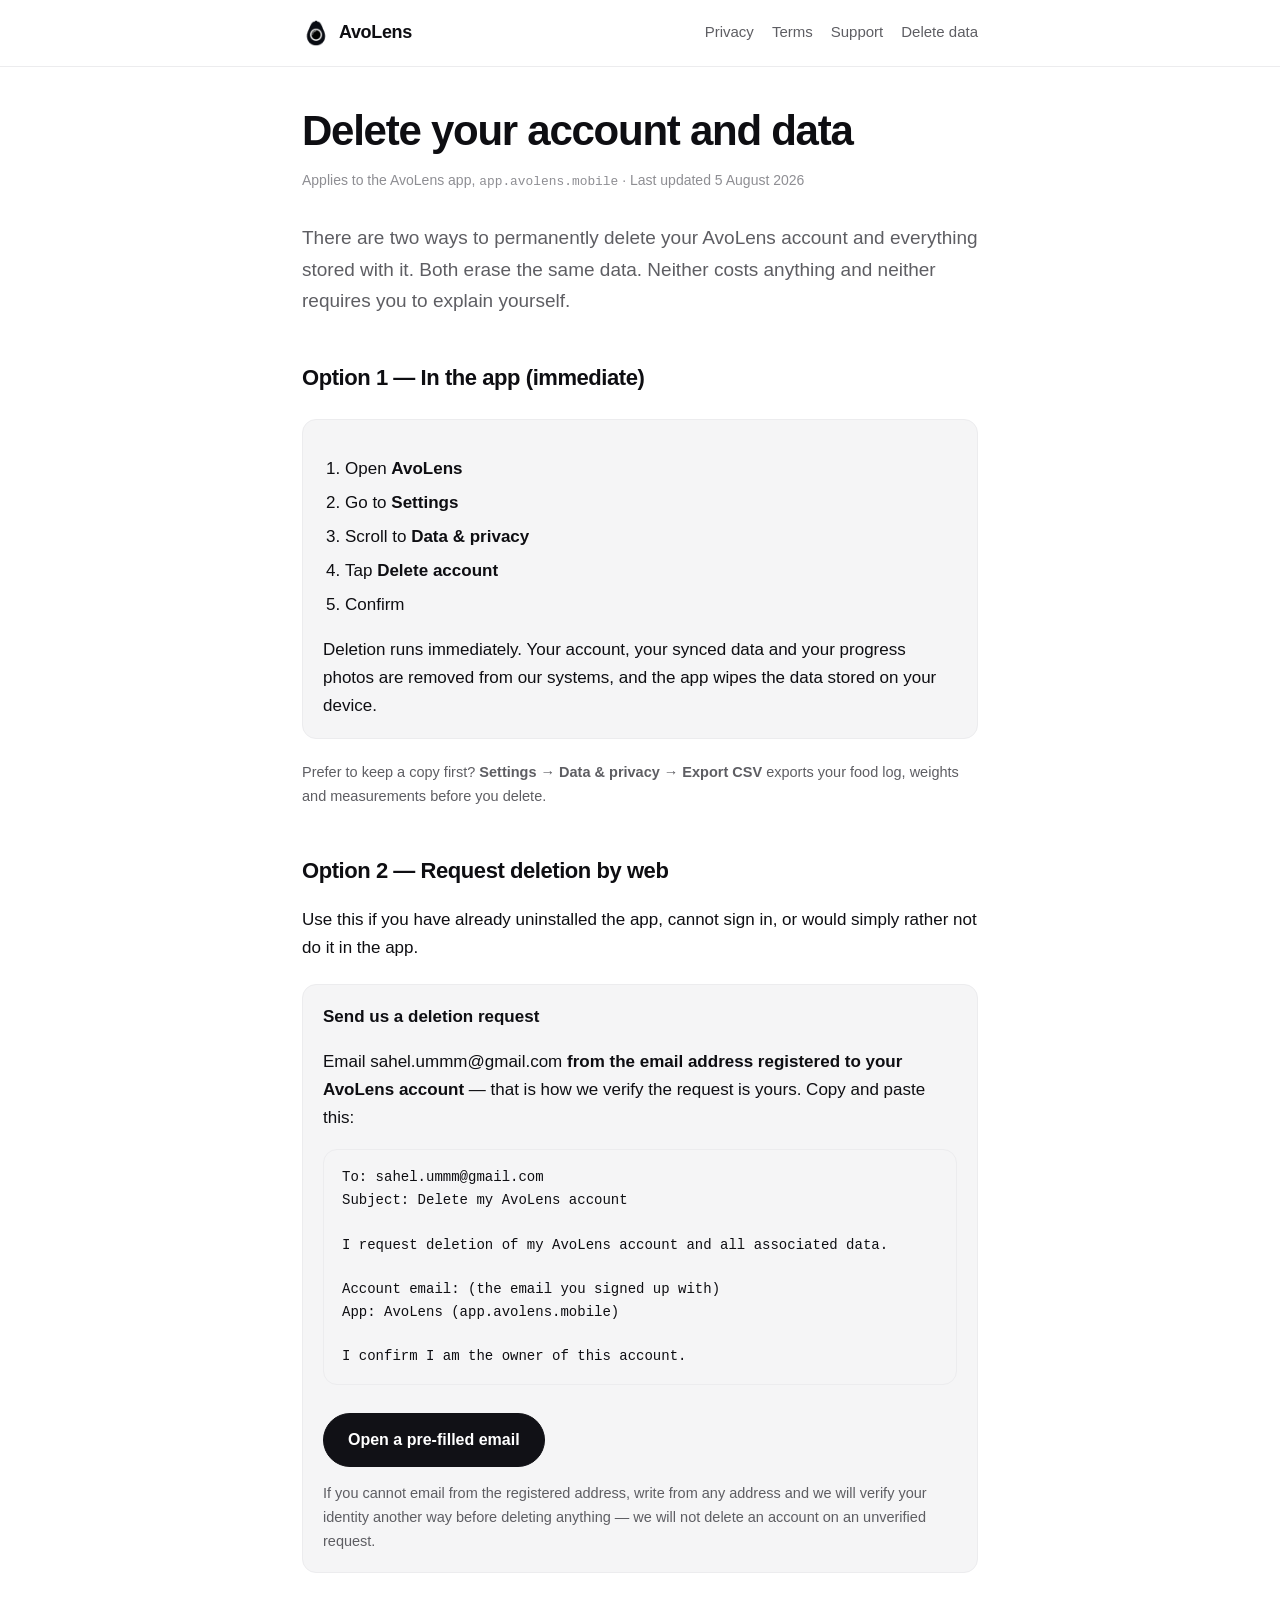
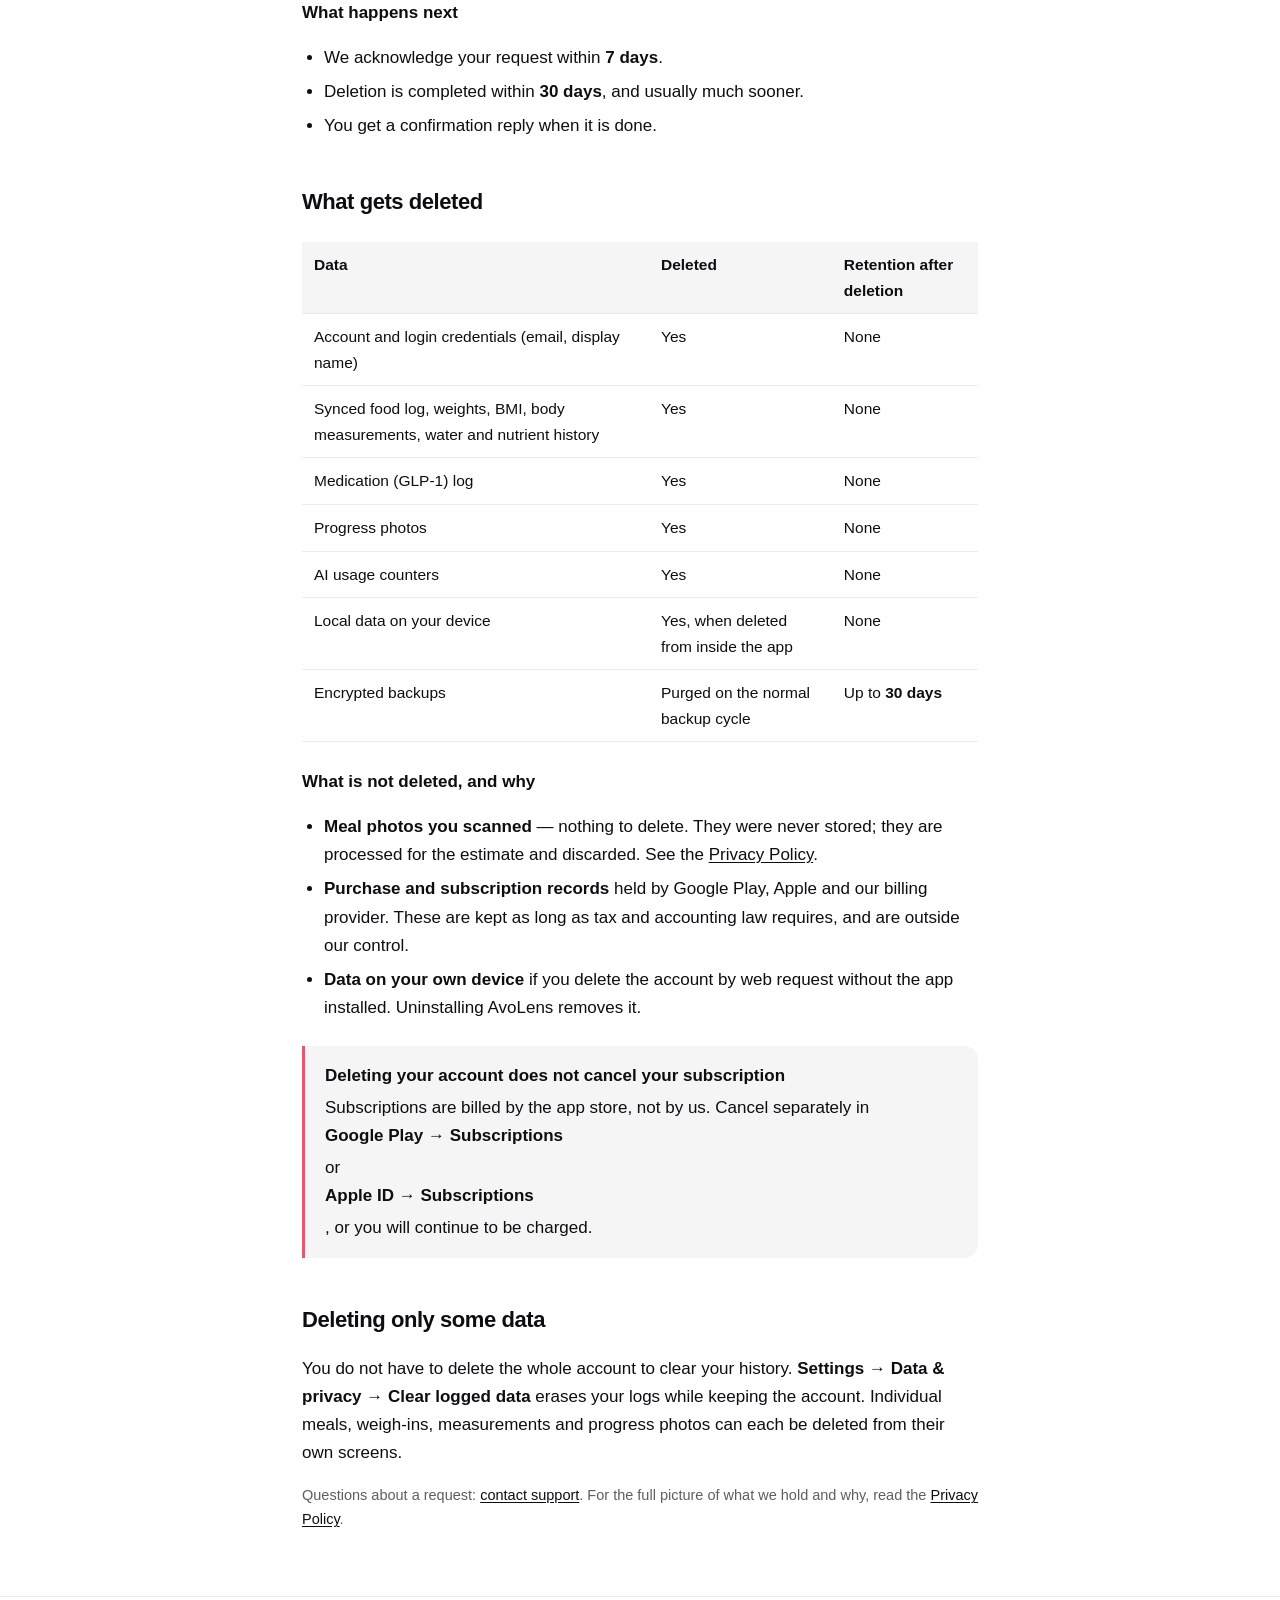
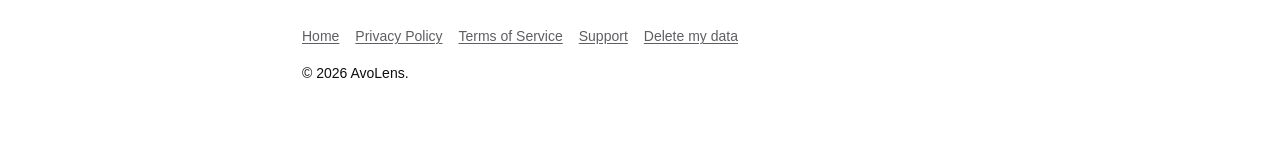
==== delete-account/index.html @ 8e02fad7 "Update legal pages with company info and remove placeholders from README" ====
<!doctype html>
<html lang="en">
<head>
<meta charset="utf-8">
<meta name="viewport" content="width=device-width, initial-scale=1">
<title>Delete Your Account and Data — AvoLens</title>
<meta name="description" content="How to delete your AvoLens account and all associated data — in the app in one tap, or by web request if you no longer have the app installed. Includes exactly what is erased and what is retained.">
<link rel="canonical" href="https://sahelummm-cpu.github.io/avolens-site/delete-account/">
<link rel="icon" href="../assets/favicon.png" type="image/png">
<link rel="stylesheet" href="../assets/style.css">

<meta property="og:type" content="article">
<meta property="og:site_name" content="AvoLens">
<meta property="og:title" content="Delete Your Account and Data — AvoLens">
<meta property="og:description" content="Delete your AvoLens account and all associated data — in the app, or by web request.">
<meta property="og:url" content="https://sahelummm-cpu.github.io/avolens-site/delete-account/">
<meta property="og:image" content="https://sahelummm-cpu.github.io/avolens-site/assets/og.png">
<meta name="twitter:card" content="summary_large_image">

<script type="application/ld+json">
{
  "@context": "https://schema.org",
  "@type": "HowTo",
  "name": "Delete your AvoLens account and data",
  "description": "Two ways to permanently delete your AvoLens account and all associated data.",
  "totalTime": "PT2M",
  "step": [
    {
      "@type": "HowToStep",
      "name": "Delete in the app",
      "text": "Open AvoLens, go to Settings, tap Data & privacy, then tap Delete account and confirm. Your account, synced data and progress photos are removed and local data on the device is wiped."
    },
    {
      "@type": "HowToStep",
      "name": "Or request deletion from the web",
      "text": "Send an email from the address registered to your AvoLens account with the subject 'Delete my AvoLens account'. Deletion is completed within 30 days and confirmed by reply."
    }
  ]
}
</script>
</head>
<body>

<header class="site-header">
  <div class="wrap">
    <a class="brand" href="../"><img src="../assets/logo.png" alt="" width="28" height="28">AvoLens</a>
    <nav class="site-nav">
      <a href="../privacy/">Privacy</a>
      <a href="../terms/">Terms</a>
      <a href="../support/">Support</a>
      <a href="../delete-account/">Delete data</a>
    </nav>
  </div>
</header>

<main class="wrap">

<h1>Delete your account and data</h1>
<p class="meta">Applies to the AvoLens app, <code>app.avolens.mobile</code> · Last updated 5 August 2026</p>

<p class="lede">There are two ways to permanently delete your AvoLens account and everything
stored with it. Both erase the same data. Neither costs anything and neither requires you to
explain yourself.</p>

<h2 id="in-app">Option 1 — In the app (immediate)</h2>
<div class="card">
  <ol>
    <li>Open <strong>AvoLens</strong></li>
    <li>Go to <strong>Settings</strong></li>
    <li>Scroll to <strong>Data &amp; privacy</strong></li>
    <li>Tap <strong>Delete account</strong></li>
    <li>Confirm</li>
  </ol>
  <p>Deletion runs immediately. Your account, your synced data and your progress photos are
  removed from our systems, and the app wipes the data stored on your device.</p>
</div>
<p class="small muted">Prefer to keep a copy first? <strong>Settings → Data &amp; privacy →
Export CSV</strong> exports your food log, weights and measurements before you delete.</p>

<h2 id="web">Option 2 — Request deletion by web</h2>
<p>Use this if you have already uninstalled the app, cannot sign in, or would simply rather
not do it in the app.</p>

<div class="card">
  <h3>Send us a deletion request</h3>
  <p>Email sahel.ummm@gmail.com <strong>from the email address
  registered to your AvoLens account</strong> — that is how we verify the request is yours.
  Copy and paste this:</p>
<pre>To: sahel.ummm@gmail.com
Subject: Delete my AvoLens account

I request deletion of my AvoLens account and all associated data.

Account email: (the email you signed up with)
App: AvoLens (app.avolens.mobile)

I confirm I am the owner of this account.</pre>
  <p class="btn-row"><a class="btn" href="mailto:sahel.ummm@gmail.com?subject=Delete%20my%20AvoLens%20account&amp;body=I%20request%20deletion%20of%20my%20AvoLens%20account%20and%20all%20associated%20data.%0A%0AAccount%20email%3A%20%0AApp%3A%20AvoLens%20(app.avolens.mobile)%0A%0AI%20confirm%20I%20am%20the%20owner%20of%20this%20account.">Open a pre-filled email</a></p>
  <p class="small muted">If you cannot email from the registered address, write from any
  address and we will verify your identity another way before deleting anything — we will
  not delete an account on an unverified request.</p>
</div>

<h3>What happens next</h3>
<ul>
  <li>We acknowledge your request within <strong>7 days</strong>.</li>
  <li>Deletion is completed within <strong>30 days</strong>, and usually much sooner.</li>
  <li>You get a confirmation reply when it is done.</li>
</ul>

<h2 id="what">What gets deleted</h2>
<div class="table-scroll">
<table>
  <thead><tr><th>Data</th><th>Deleted</th><th>Retention after deletion</th></tr></thead>
  <tbody>
    <tr><td>Account and login credentials (email, display name)</td><td>Yes</td><td>None</td></tr>
    <tr><td>Synced food log, weights, BMI, body measurements, water and nutrient history</td><td>Yes</td><td>None</td></tr>
    <tr><td>Medication (GLP-1) log</td><td>Yes</td><td>None</td></tr>
    <tr><td>Progress photos</td><td>Yes</td><td>None</td></tr>
    <tr><td>AI usage counters</td><td>Yes</td><td>None</td></tr>
    <tr><td>Local data on your device</td><td>Yes, when deleted from inside the app</td><td>None</td></tr>
    <tr><td>Encrypted backups</td><td>Purged on the normal backup cycle</td><td>Up to <strong>30 days</strong></td></tr>
  </tbody>
</table>
</div>

<h3>What is not deleted, and why</h3>
<ul>
  <li><strong>Meal photos you scanned</strong> — nothing to delete. They were never stored;
  they are processed for the estimate and discarded. See the
  <a href="../privacy/#ai">Privacy Policy</a>.</li>
  <li><strong>Purchase and subscription records</strong> held by Google Play, Apple and our
  billing provider. These are kept as long as tax and accounting law requires, and are
  outside our control.</li>
  <li><strong>Data on your own device</strong> if you delete the account by web request
  without the app installed. Uninstalling AvoLens removes it.</li>
</ul>

<div class="callout">
  <strong>Deleting your account does not cancel your subscription</strong>
  Subscriptions are billed by the app store, not by us. Cancel separately in
  <strong>Google Play → Subscriptions</strong> or <strong>Apple ID → Subscriptions</strong>,
  or you will continue to be charged.
</div>

<h2 id="partial">Deleting only some data</h2>
<p>You do not have to delete the whole account to clear your history.
<strong>Settings → Data &amp; privacy → Clear logged data</strong> erases your logs while
keeping the account. Individual meals, weigh-ins, measurements and progress photos can each
be deleted from their own screens.</p>

<p class="small muted">Questions about a request: <a href="../support/">contact support</a>.
For the full picture of what we hold and why, read the
<a href="../privacy/">Privacy Policy</a>.</p>

</main>

<footer class="site-footer">
  <div class="wrap">
    <nav>
      <a href="../">Home</a>
      <a href="../privacy/">Privacy Policy</a>
      <a href="../terms/">Terms of Service</a>
      <a href="../support/">Support</a>
      <a href="../delete-account/">Delete my data</a>
    </nav>
    <p>© 2026 AvoLens.</p>
  </div>
</footer>

</body>
</html>
---- assets/style.css ----
/* AvoLens — one stylesheet, no external requests.
   Palette mirrors src/lib/theme.tsx in the app: jet-black/white monochrome
   with the macro accents used sparingly. */

:root {
  --bg: #ffffff;
  --surface: #ffffff;
  --surface2: #f5f5f6;
  --border: #ececee;
  --ink: #0e0e12;
  --muted: #5e5e63;
  --faint: #8e8e93;
  --accent: #111116;
  --accent-ink: #ffffff;
  --protein: #e4586e;
  --carbs: #e8a13b;
  --fat: #8ea604;
  --water: #4da8f0;
  --radius: 14px;
  --maxw: 720px;
  color-scheme: light dark;
}

@media (prefers-color-scheme: dark) {
  :root {
    --bg: #0e0e12;
    --surface: #16161c;
    --surface2: #202028;
    --border: #282832;
    --ink: #ffffff;
    --muted: #a9a9ae;
    --faint: #8a8a8f;
    --accent: #ffffff;
    --accent-ink: #0e0e12;
  }
}

* { box-sizing: border-box; }

html { -webkit-text-size-adjust: 100%; }

body {
  margin: 0;
  background: var(--bg);
  color: var(--ink);
  font: 400 17px/1.65 -apple-system, BlinkMacSystemFont, "Segoe UI", Roboto,
    "Helvetica Neue", Arial, sans-serif;
  -webkit-font-smoothing: antialiased;
}

.wrap {
  max-width: var(--maxw);
  margin: 0 auto;
  padding: 0 22px;
}

/* ---------- header / footer ---------- */

.site-header {
  border-bottom: 1px solid var(--border);
  padding: 18px 0;
}

.site-header .wrap {
  display: flex;
  align-items: center;
  gap: 14px;
  flex-wrap: wrap;
}

.brand {
  display: flex;
  align-items: center;
  gap: 9px;
  font-weight: 700;
  font-size: 18px;
  letter-spacing: -0.02em;
  text-decoration: none;
  color: var(--ink);
}

.brand img { width: 28px; height: 28px; border-radius: 7px; }

.site-nav {
  margin-left: auto;
  display: flex;
  gap: 18px;
  font-size: 15px;
}

.site-nav a { color: var(--muted); text-decoration: none; }
.site-nav a:hover { color: var(--ink); text-decoration: underline; }

.site-footer {
  border-top: 1px solid var(--border);
  margin-top: 64px;
  padding: 28px 0 44px;
  font-size: 14px;
  color: var(--muted);
}

.site-footer nav { display: flex; flex-wrap: wrap; gap: 16px; margin-bottom: 14px; }
.site-footer a { color: var(--muted); }

/* ---------- type ---------- */

h1 {
  font-size: clamp(30px, 6vw, 42px);
  line-height: 1.15;
  letter-spacing: -0.03em;
  margin: 40px 0 14px;
}

h2 {
  font-size: 22px;
  letter-spacing: -0.02em;
  margin: 44px 0 12px;
  scroll-margin-top: 24px;
}

h3 { font-size: 17px; margin: 26px 0 8px; }

p, li { color: var(--ink); }

a { color: var(--ink); text-underline-offset: 2px; }

.lede {
  font-size: 19px;
  color: var(--muted);
  margin: 0 0 28px;
}

.muted { color: var(--muted); }
.small { font-size: 14.5px; }

ul, ol { padding-left: 22px; }
li { margin: 6px 0; }

hr { border: 0; border-top: 1px solid var(--border); margin: 40px 0; }

/* ---------- components ---------- */

.card {
  background: var(--surface2);
  border: 1px solid var(--border);
  border-radius: var(--radius);
  padding: 18px 20px;
  margin: 22px 0;
}

.card h3 { margin-top: 0; }
.card :last-child { margin-bottom: 0; }

.callout {
  border-left: 3px solid var(--protein);
  background: var(--surface2);
  border-radius: 0 var(--radius) var(--radius) 0;
  padding: 16px 20px;
  margin: 24px 0;
}

.callout strong { display: block; margin-bottom: 4px; }

.btn {
  display: inline-block;
  background: var(--accent);
  color: var(--accent-ink);
  text-decoration: none;
  font-weight: 600;
  font-size: 16px;
  padding: 13px 24px;
  border-radius: 999px;
  border: 1px solid var(--accent);
}

.btn:hover { opacity: 0.88; }

.btn.secondary {
  background: transparent;
  color: var(--ink);
  border-color: var(--border);
}

.btn-row { display: flex; flex-wrap: wrap; gap: 12px; margin: 28px 0 8px; }

.features {
  list-style: none;
  padding: 0;
  margin: 26px 0;
  display: grid;
  gap: 14px;
}

.features li {
  background: var(--surface2);
  border: 1px solid var(--border);
  border-radius: var(--radius);
  padding: 16px 18px;
  margin: 0;
}

.features b { display: block; margin-bottom: 3px; }
.features span { color: var(--muted); font-size: 15.5px; }

.dot { display: inline-block; width: 8px; height: 8px; border-radius: 4px; margin-right: 8px; vertical-align: 1px; }
.dot.p { background: var(--protein); }
.dot.c { background: var(--carbs); }
.dot.f { background: var(--fat); }
.dot.w { background: var(--water); }

.table-scroll { overflow-x: auto; margin: 22px 0; }

table {
  border-collapse: collapse;
  width: 100%;
  min-width: 460px;
  font-size: 15.5px;
}

th, td {
  text-align: left;
  vertical-align: top;
  padding: 10px 12px;
  border-bottom: 1px solid var(--border);
}

th { font-weight: 600; background: var(--surface2); }

.toc {
  background: var(--surface2);
  border: 1px solid var(--border);
  border-radius: var(--radius);
  padding: 16px 20px 16px 38px;
  font-size: 15.5px;
}

.toc li { margin: 4px 0; }

.meta {
  font-size: 14px;
  color: var(--faint);
  margin: 0 0 30px;
}

.fill {
  background: rgba(228, 88, 110, 0.14);
  border-bottom: 1px dashed var(--protein);
  padding: 0 3px;
  border-radius: 3px;
  font-weight: 600;
}

pre {
  background: var(--surface2);
  border: 1px solid var(--border);
  border-radius: var(--radius);
  padding: 16px 18px;
  overflow-x: auto;
  font-size: 14px;
  line-height: 1.6;
  white-space: pre-wrap;
  word-wrap: break-word;
}

code { font-size: 0.92em; }

details {
  border-bottom: 1px solid var(--border);
  padding: 14px 0;
}

summary {
  cursor: pointer;
  font-weight: 600;
  font-size: 17px;
}

details p { margin: 10px 0 0; color: var(--muted); }

@media (max-width: 520px) {
  body { font-size: 16.5px; }
  .site-nav { gap: 14px; font-size: 14.5px; width: 100%; margin-left: 0; }
}
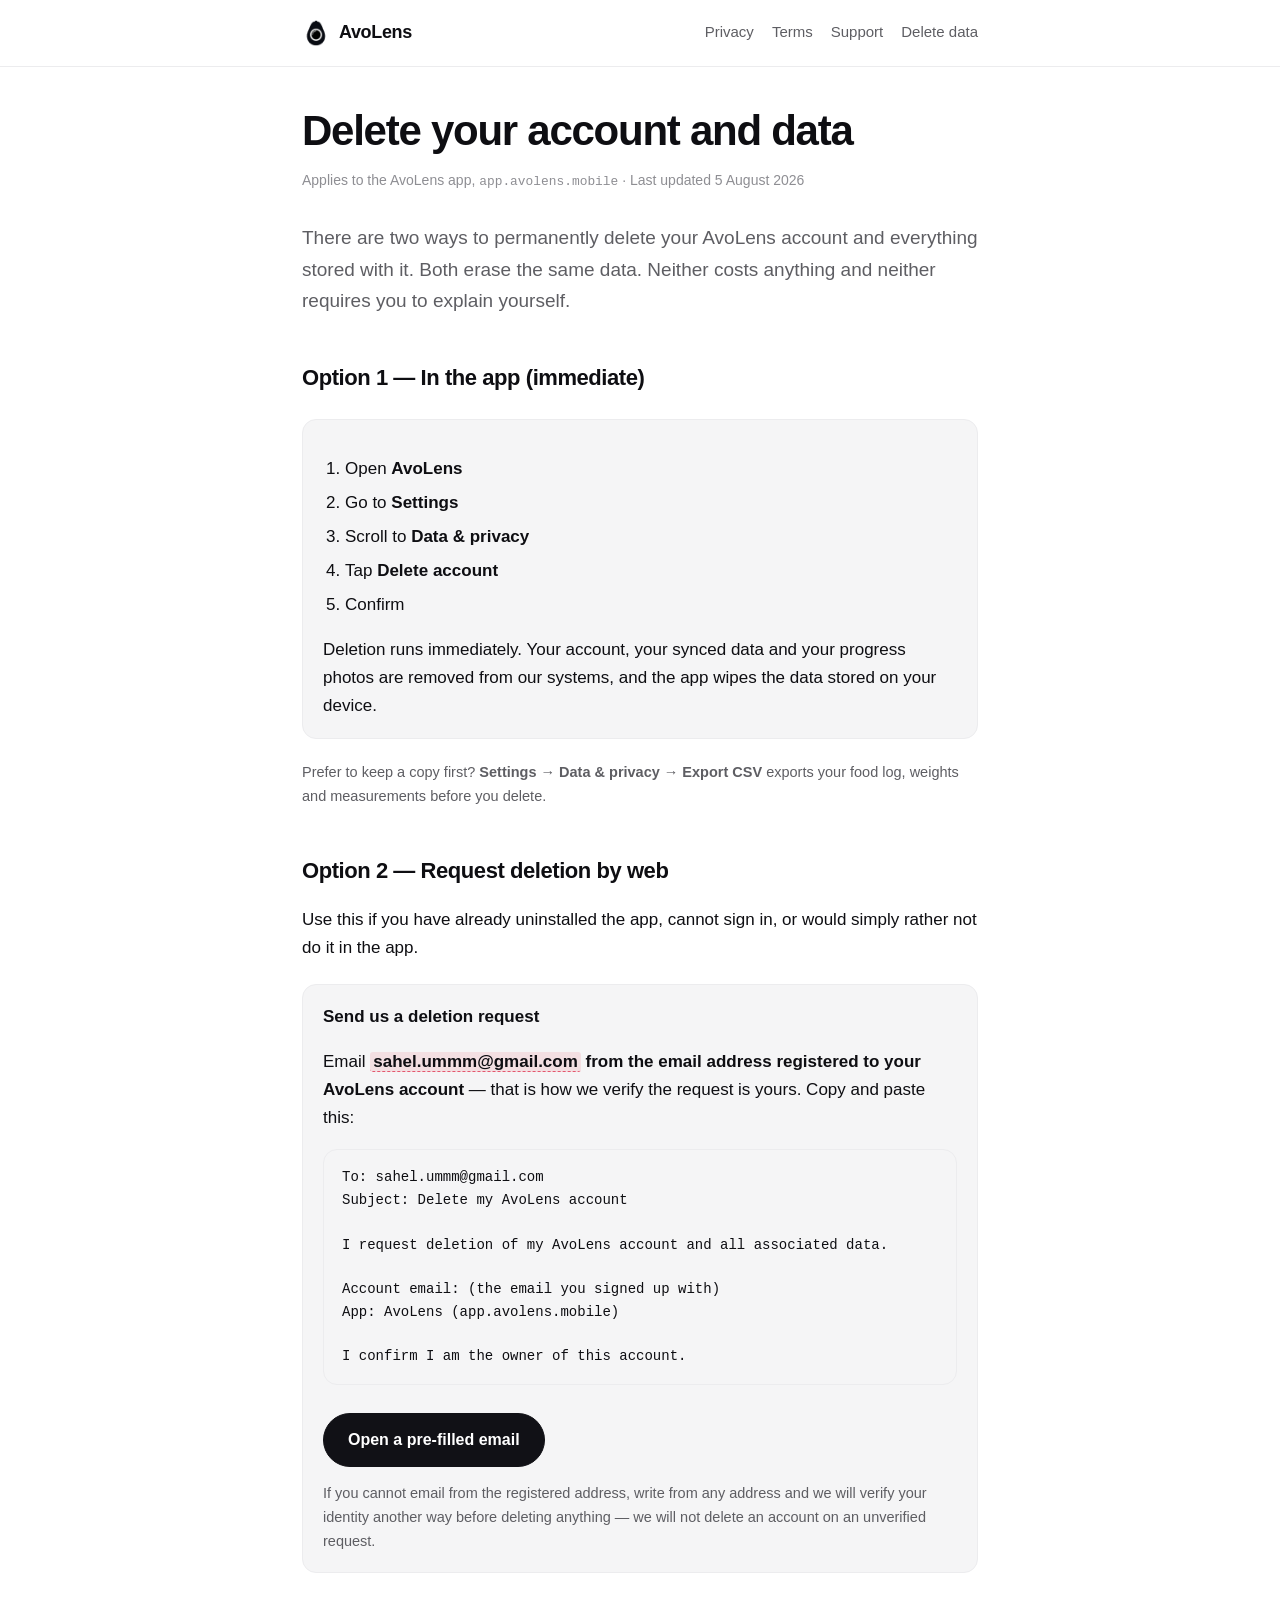
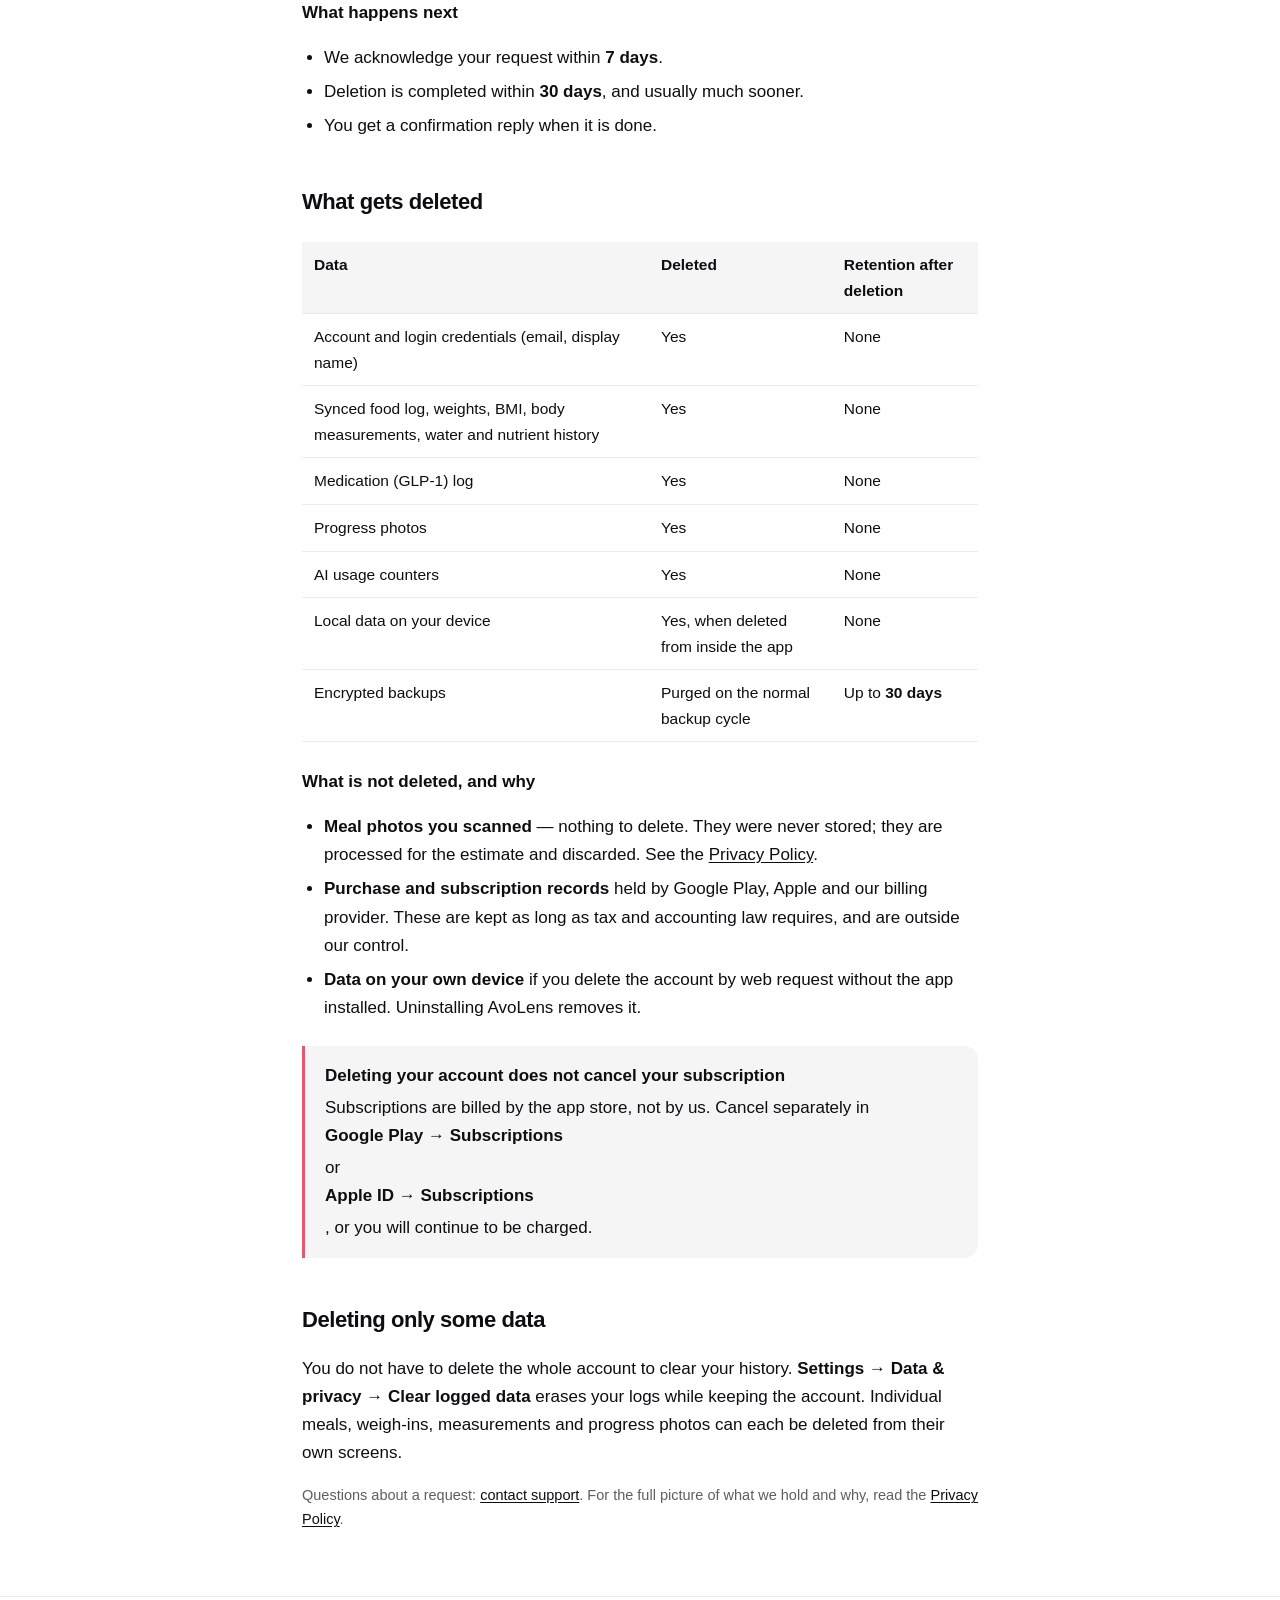
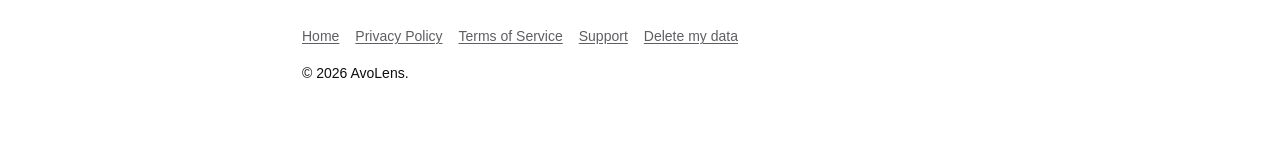
==== commit d05906b7: "Merge main, resolving conflicts and removing placeholder styling" ====
--- a/delete-account/index.html
+++ b/delete-account/index.html
@@ -83,7 +83,7 @@
 
 <div class="card">
   <h3>Send us a deletion request</h3>
-  <p>Email sahel.ummm@gmail.com <strong>from the email address
+  <p>Email <span class="fill">sahel.ummm@gmail.com</span> <strong>from the email address
   registered to your AvoLens account</strong> — that is how we verify the request is yours.
   Copy and paste this:</p>
 <pre>To: sahel.ummm@gmail.com
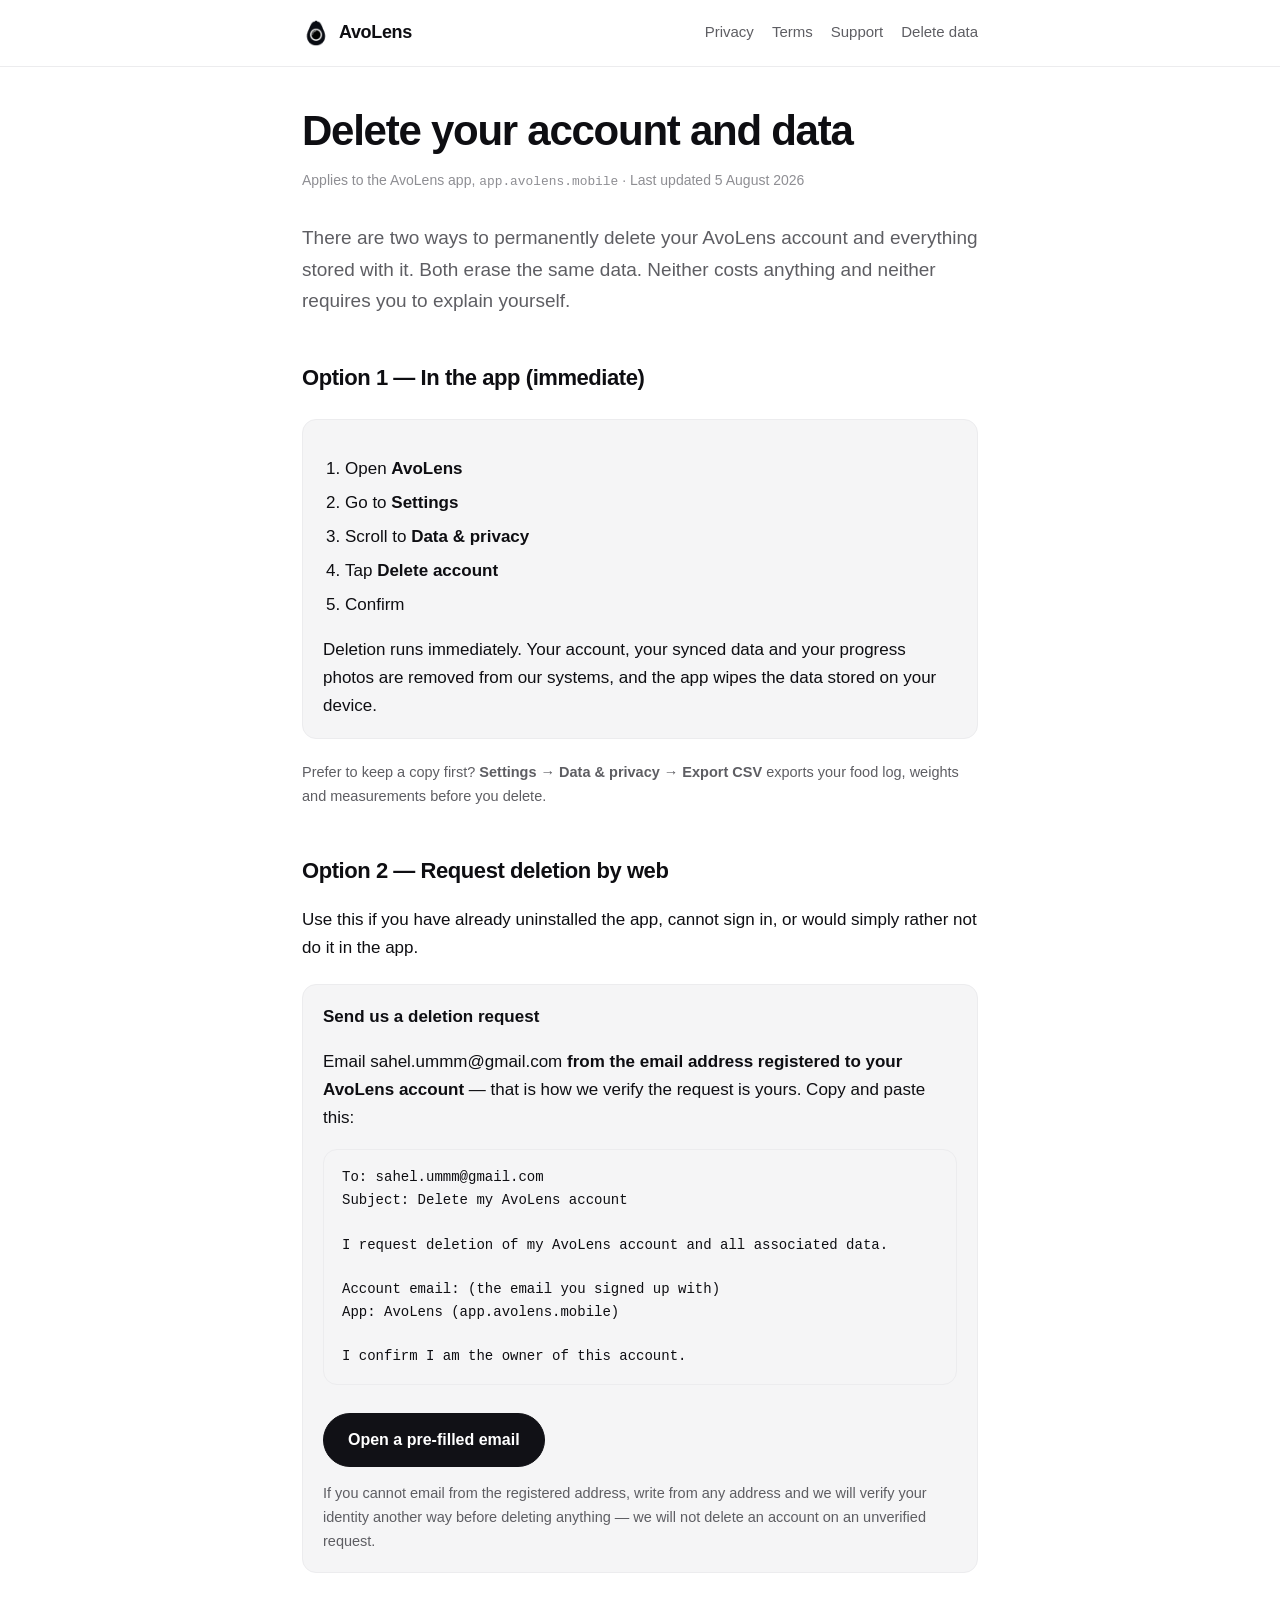
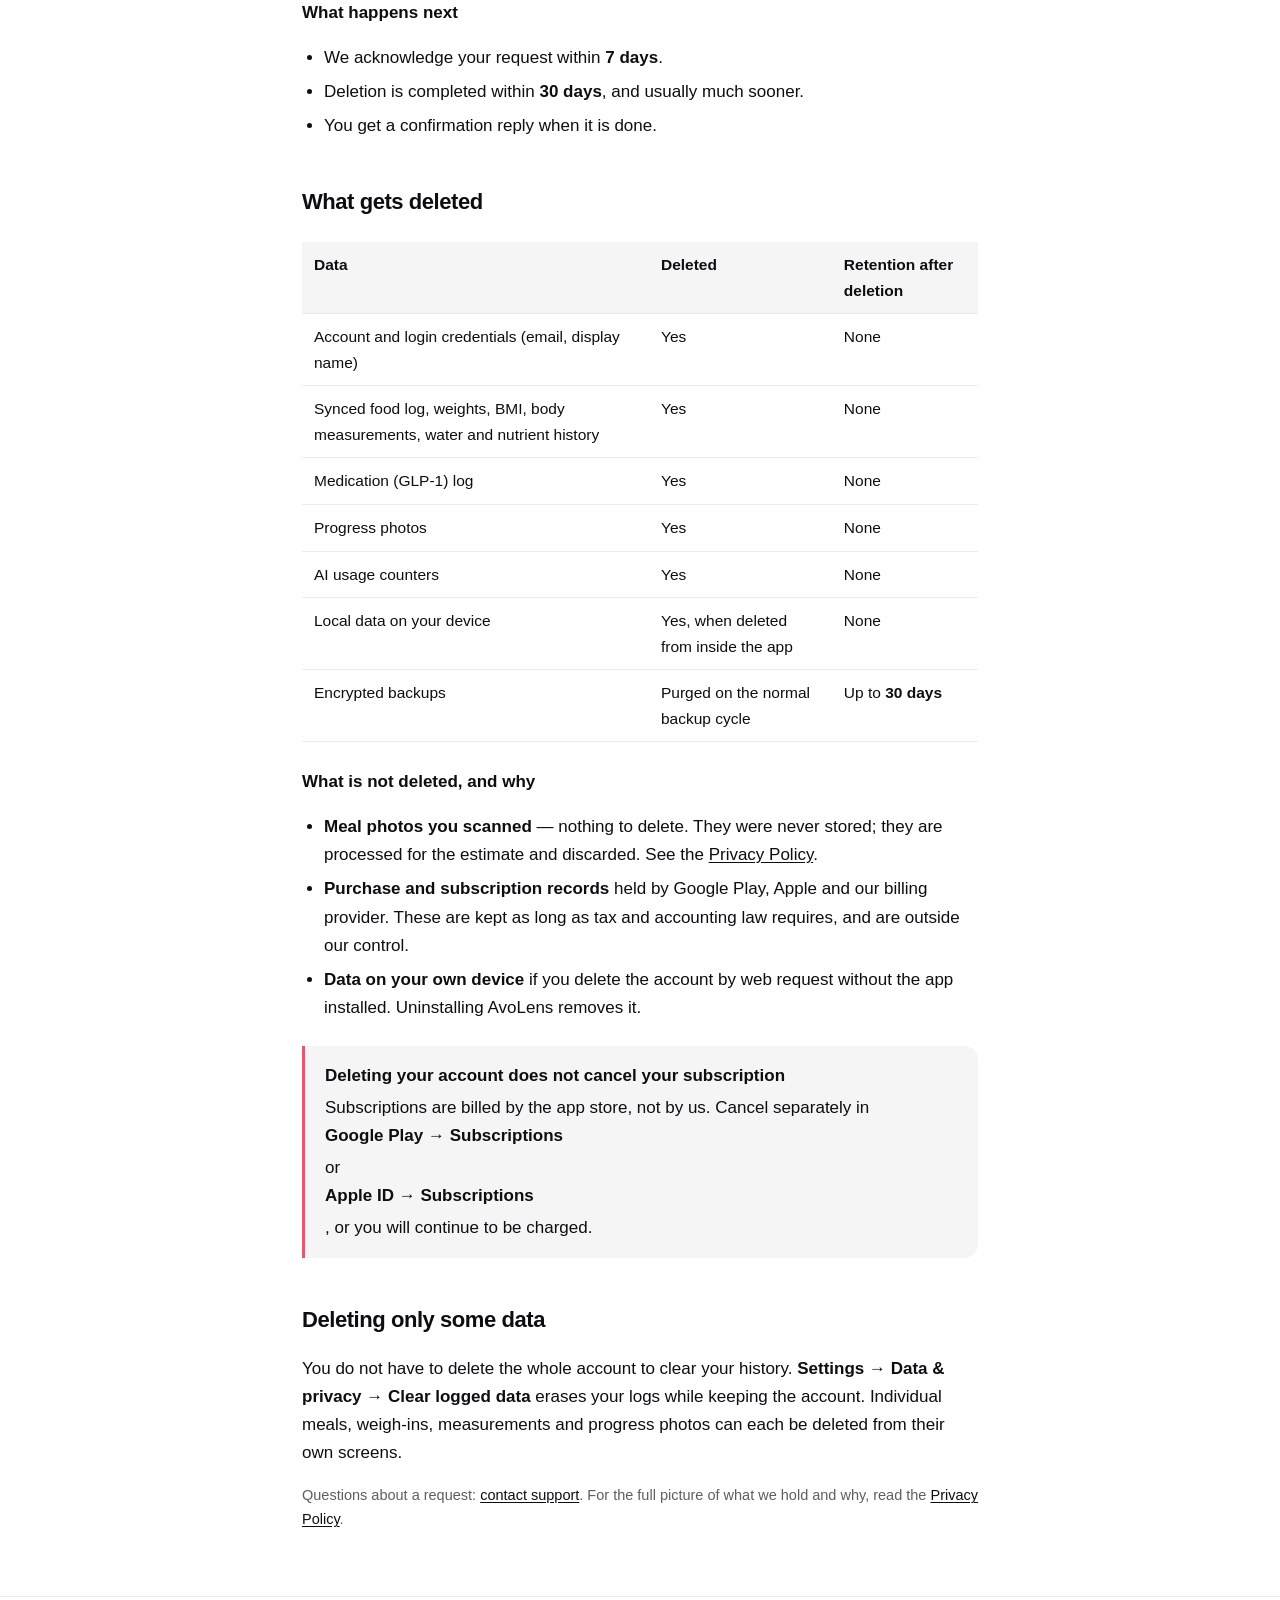
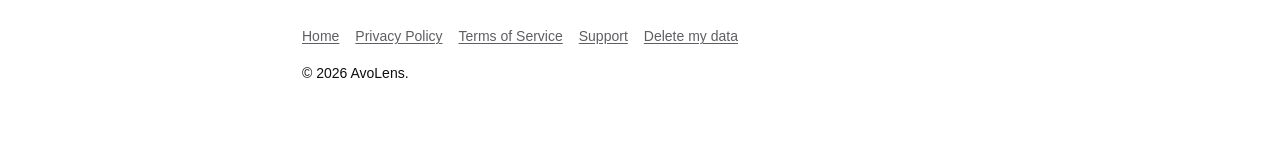
==== commit 6f6454c8: "Remove placeholder styling" ====
--- a/delete-account/index.html
+++ b/delete-account/index.html
@@ -83,7 +83,7 @@
 
 <div class="card">
   <h3>Send us a deletion request</h3>
-  <p>Email <span class="fill">sahel.ummm@gmail.com</span> <strong>from the email address
+  <p>Email sahel.ummm@gmail.com <strong>from the email address
   registered to your AvoLens account</strong> — that is how we verify the request is yours.
   Copy and paste this:</p>
 <pre>To: sahel.ummm@gmail.com
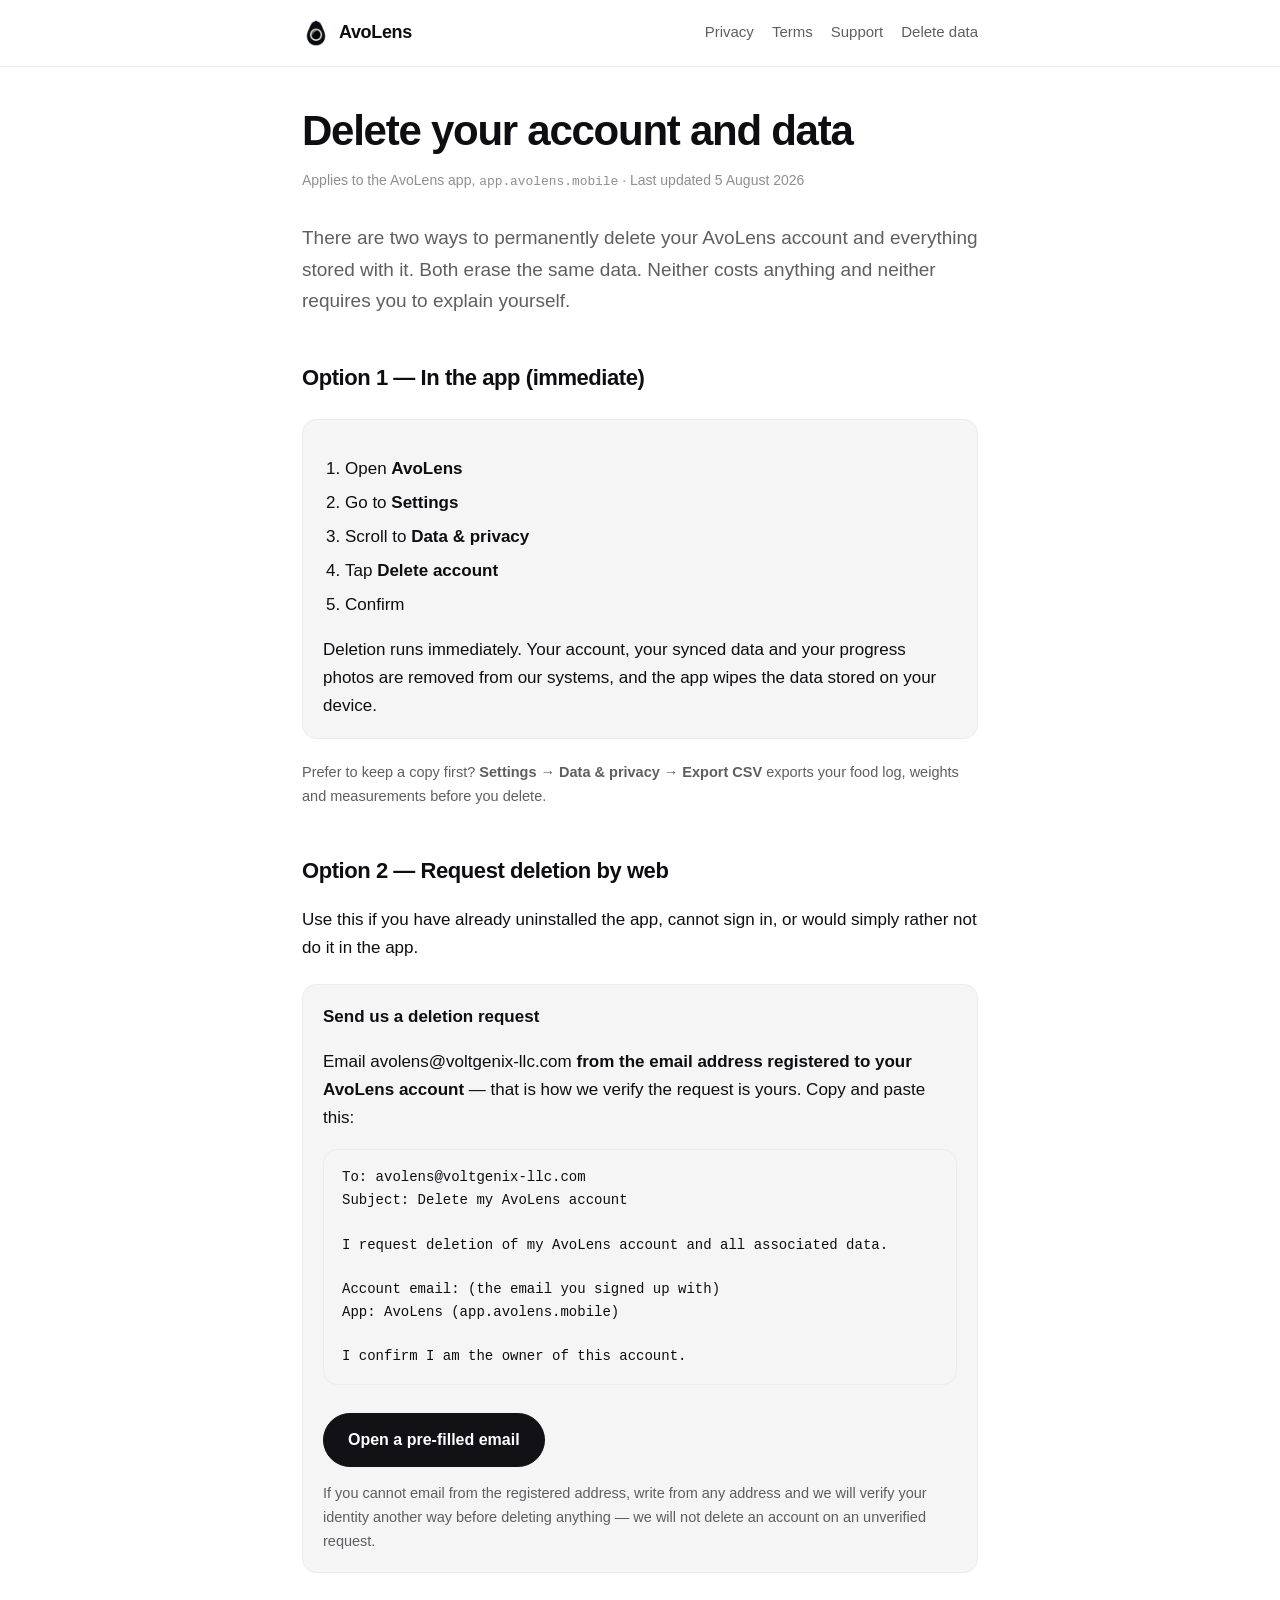
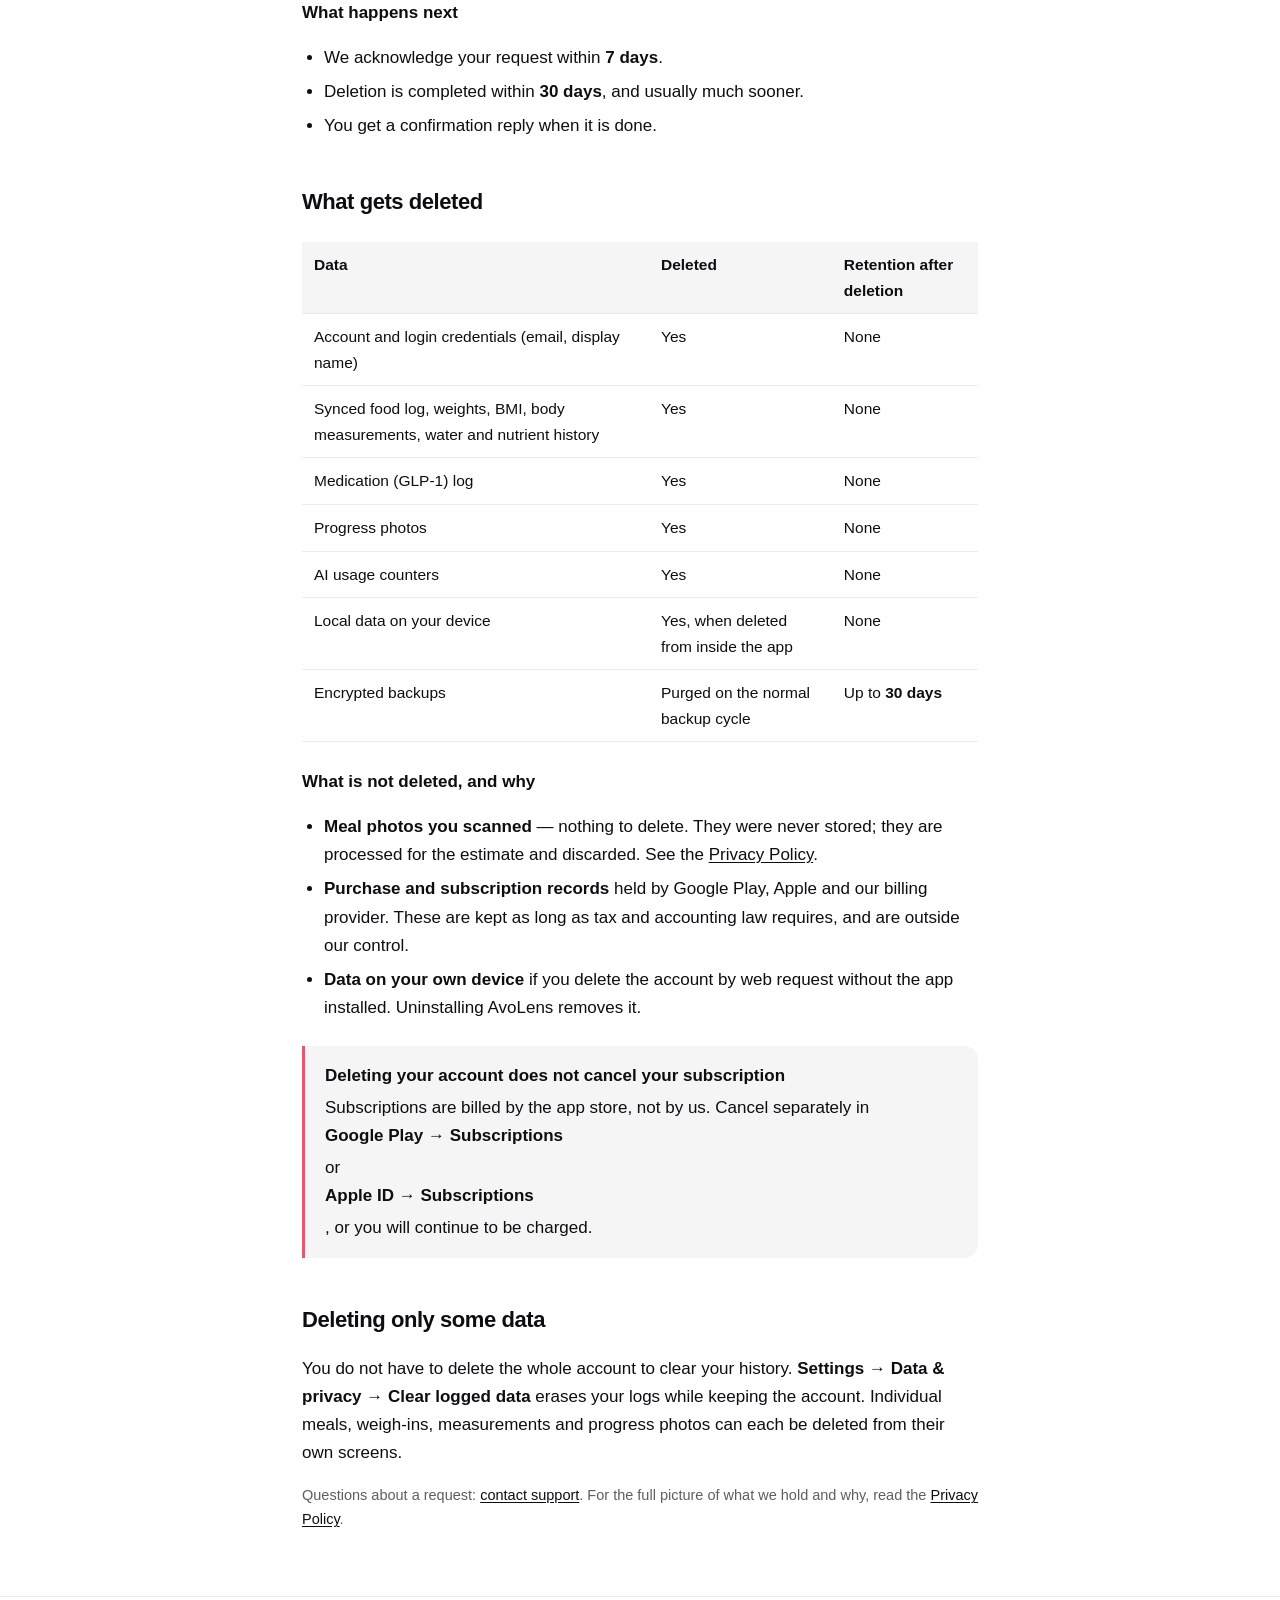
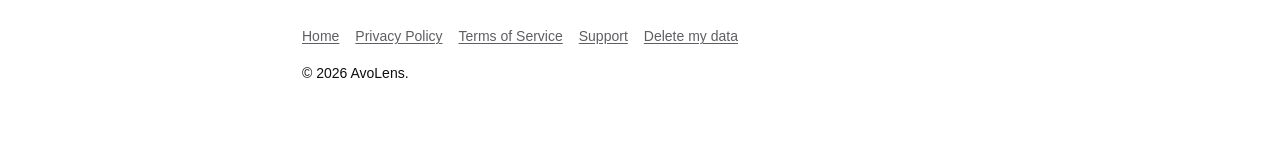
==== commit ae2a43aa: "Use avolens@voltgenix-llc.com as the contact address Replaces the personal gmail across the privacy," ====
--- a/delete-account/index.html
+++ b/delete-account/index.html
@@ -5,7 +5,7 @@
 <meta name="viewport" content="width=device-width, initial-scale=1">
 <title>Delete Your Account and Data — AvoLens</title>
 <meta name="description" content="How to delete your AvoLens account and all associated data — in the app in one tap, or by web request if you no longer have the app installed. Includes exactly what is erased and what is retained.">
-<link rel="canonical" href="https://sahelummm-cpu.github.io/avolens-site/delete-account/">
+<link rel="canonical" href="https://avolens.voltgenix-llc.com/delete-account/">
 <link rel="icon" href="../assets/favicon.png" type="image/png">
 <link rel="stylesheet" href="../assets/style.css">
 
@@ -13,8 +13,8 @@
 <meta property="og:site_name" content="AvoLens">
 <meta property="og:title" content="Delete Your Account and Data — AvoLens">
 <meta property="og:description" content="Delete your AvoLens account and all associated data — in the app, or by web request.">
-<meta property="og:url" content="https://sahelummm-cpu.github.io/avolens-site/delete-account/">
-<meta property="og:image" content="https://sahelummm-cpu.github.io/avolens-site/assets/og.png">
+<meta property="og:url" content="https://avolens.voltgenix-llc.com/delete-account/">
+<meta property="og:image" content="https://avolens.voltgenix-llc.com/assets/og.png">
 <meta name="twitter:card" content="summary_large_image">
 
 <script type="application/ld+json">
@@ -83,10 +83,10 @@
 
 <div class="card">
   <h3>Send us a deletion request</h3>
-  <p>Email sahel.ummm@gmail.com <strong>from the email address
+  <p>Email avolens@voltgenix-llc.com <strong>from the email address
   registered to your AvoLens account</strong> — that is how we verify the request is yours.
   Copy and paste this:</p>
-<pre>To: sahel.ummm@gmail.com
+<pre>To: avolens@voltgenix-llc.com
 Subject: Delete my AvoLens account
 
 I request deletion of my AvoLens account and all associated data.
@@ -95,7 +95,7 @@
 App: AvoLens (app.avolens.mobile)
 
 I confirm I am the owner of this account.</pre>
-  <p class="btn-row"><a class="btn" href="mailto:sahel.ummm@gmail.com?subject=Delete%20my%20AvoLens%20account&amp;body=I%20request%20deletion%20of%20my%20AvoLens%20account%20and%20all%20associated%20data.%0A%0AAccount%20email%3A%20%0AApp%3A%20AvoLens%20(app.avolens.mobile)%0A%0AI%20confirm%20I%20am%20the%20owner%20of%20this%20account.">Open a pre-filled email</a></p>
+  <p class="btn-row"><a class="btn" href="mailto:avolens@voltgenix-llc.com?subject=Delete%20my%20AvoLens%20account&amp;body=I%20request%20deletion%20of%20my%20AvoLens%20account%20and%20all%20associated%20data.%0A%0AAccount%20email%3A%20%0AApp%3A%20AvoLens%20(app.avolens.mobile)%0A%0AI%20confirm%20I%20am%20the%20owner%20of%20this%20account.">Open a pre-filled email</a></p>
   <p class="small muted">If you cannot email from the registered address, write from any
   address and we will verify your identity another way before deleting anything — we will
   not delete an account on an unverified request.</p>
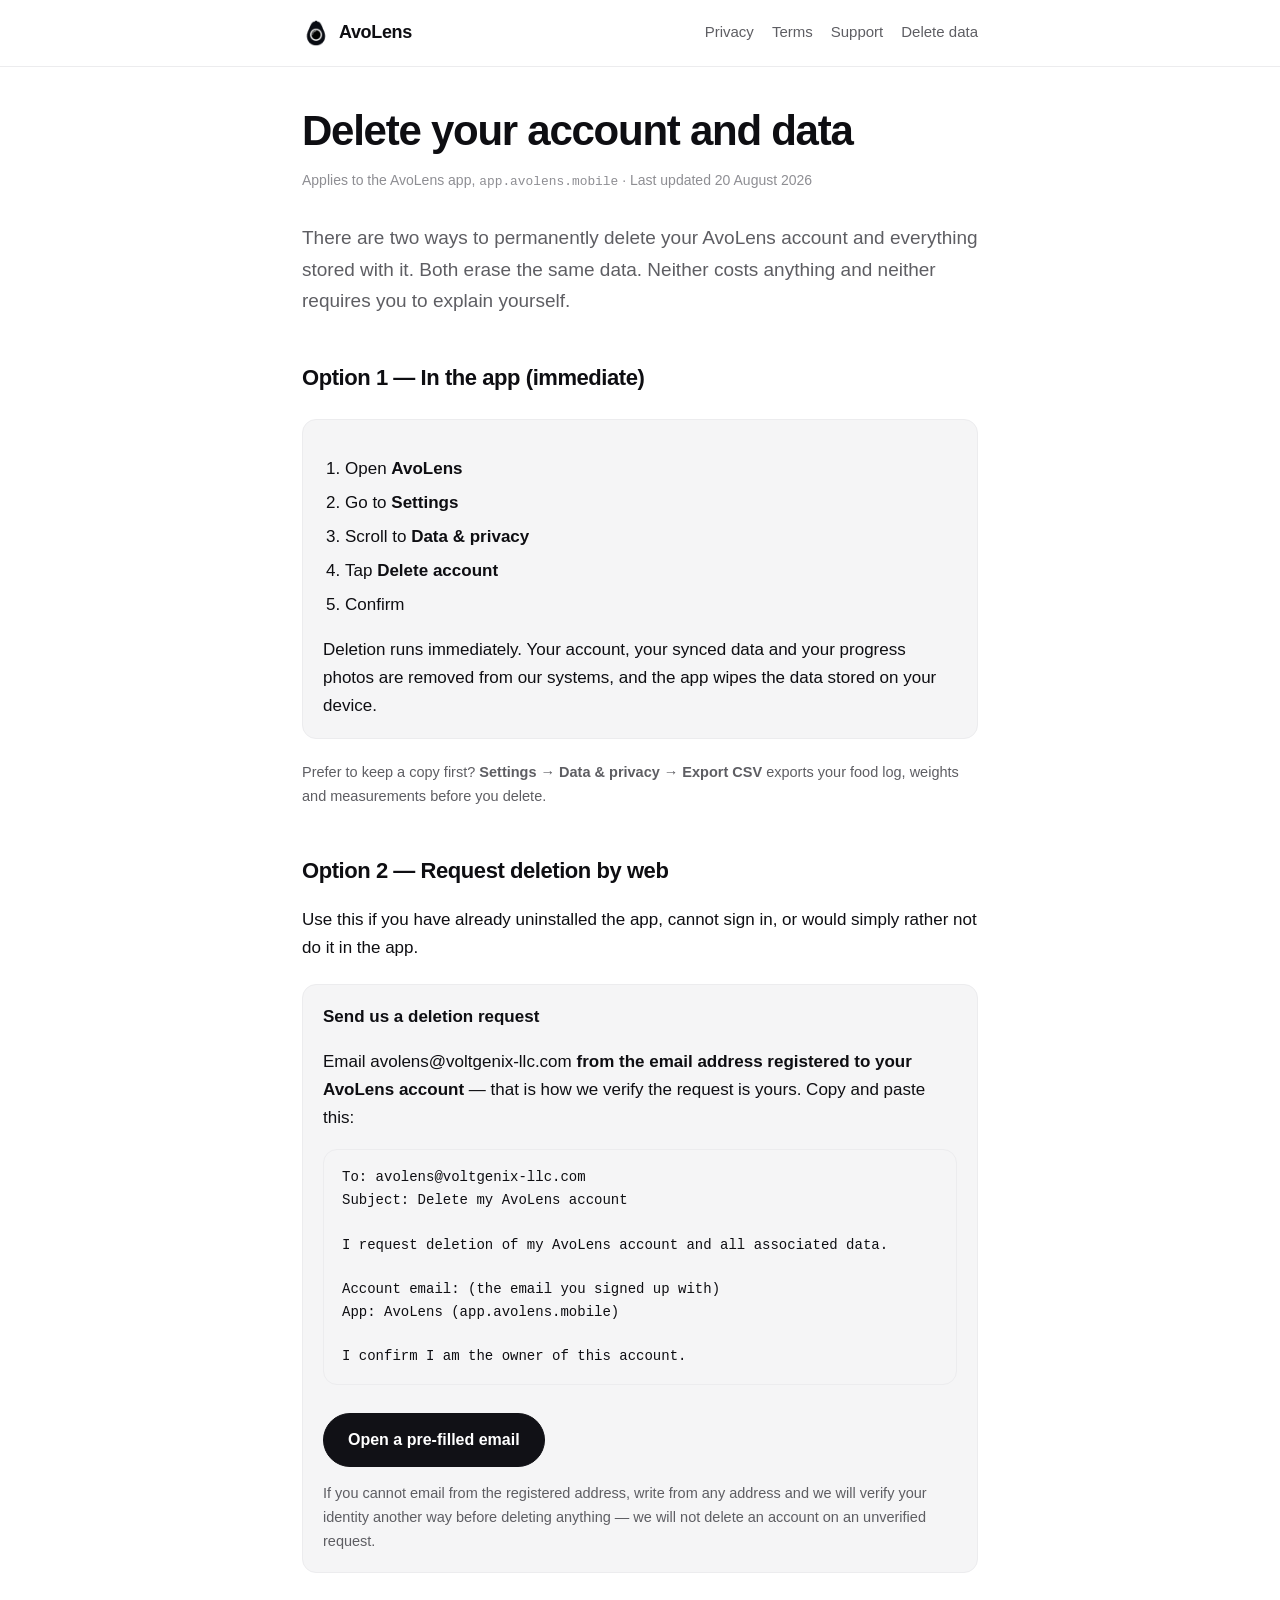
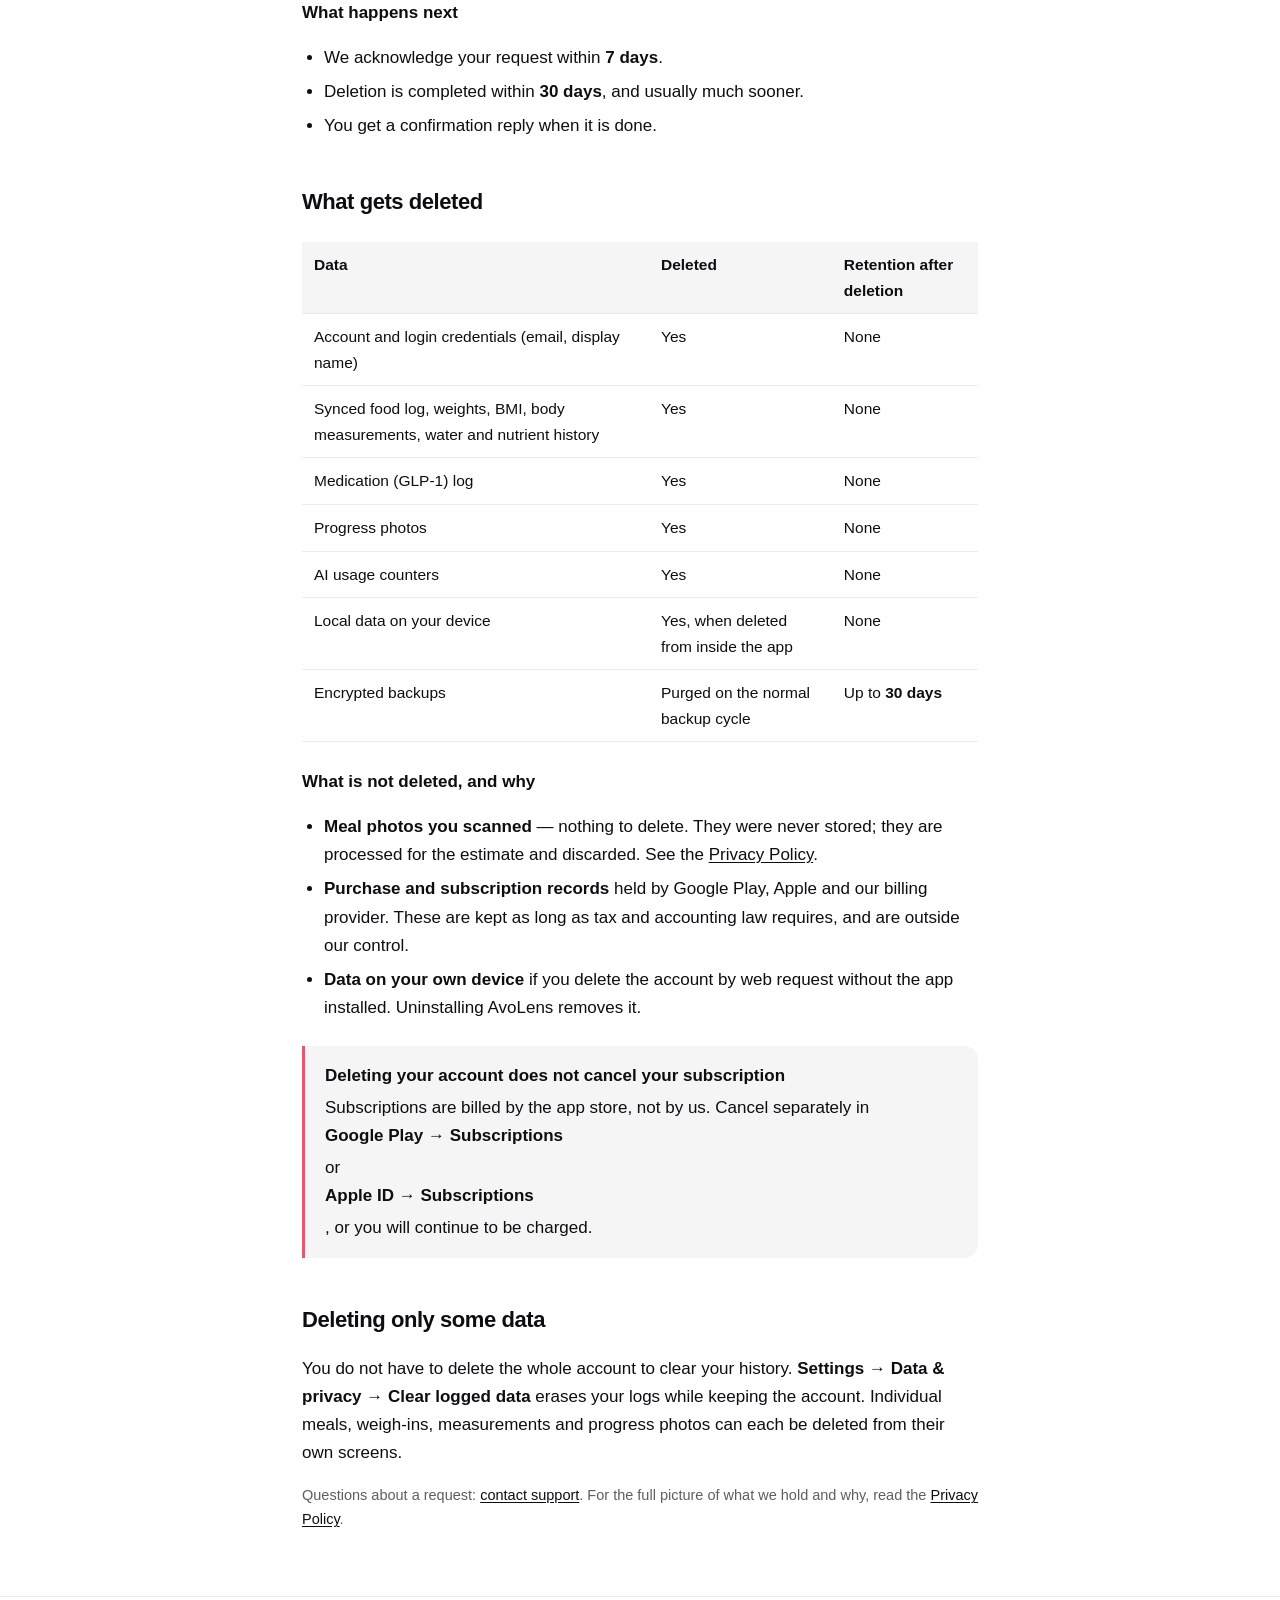
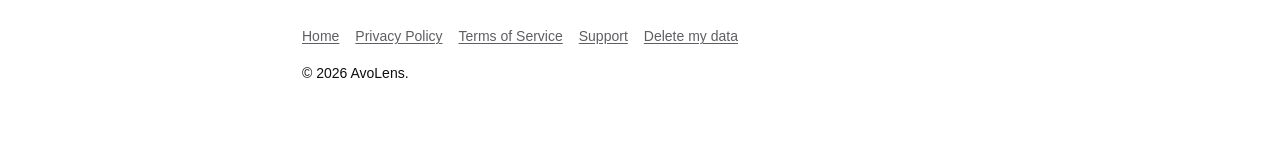
==== commit 374802d0: "chore: update delete-account date and index JSON-LD schema" ====
--- a/delete-account/index.html
+++ b/delete-account/index.html
@@ -56,7 +56,7 @@
 <main class="wrap">
 
 <h1>Delete your account and data</h1>
-<p class="meta">Applies to the AvoLens app, <code>app.avolens.mobile</code> · Last updated 5 August 2026</p>
+<p class="meta">Applies to the AvoLens app, <code>app.avolens.mobile</code> · Last updated 20 August 2026</p>
 
 <p class="lede">There are two ways to permanently delete your AvoLens account and everything
 stored with it. Both erase the same data. Neither costs anything and neither requires you to
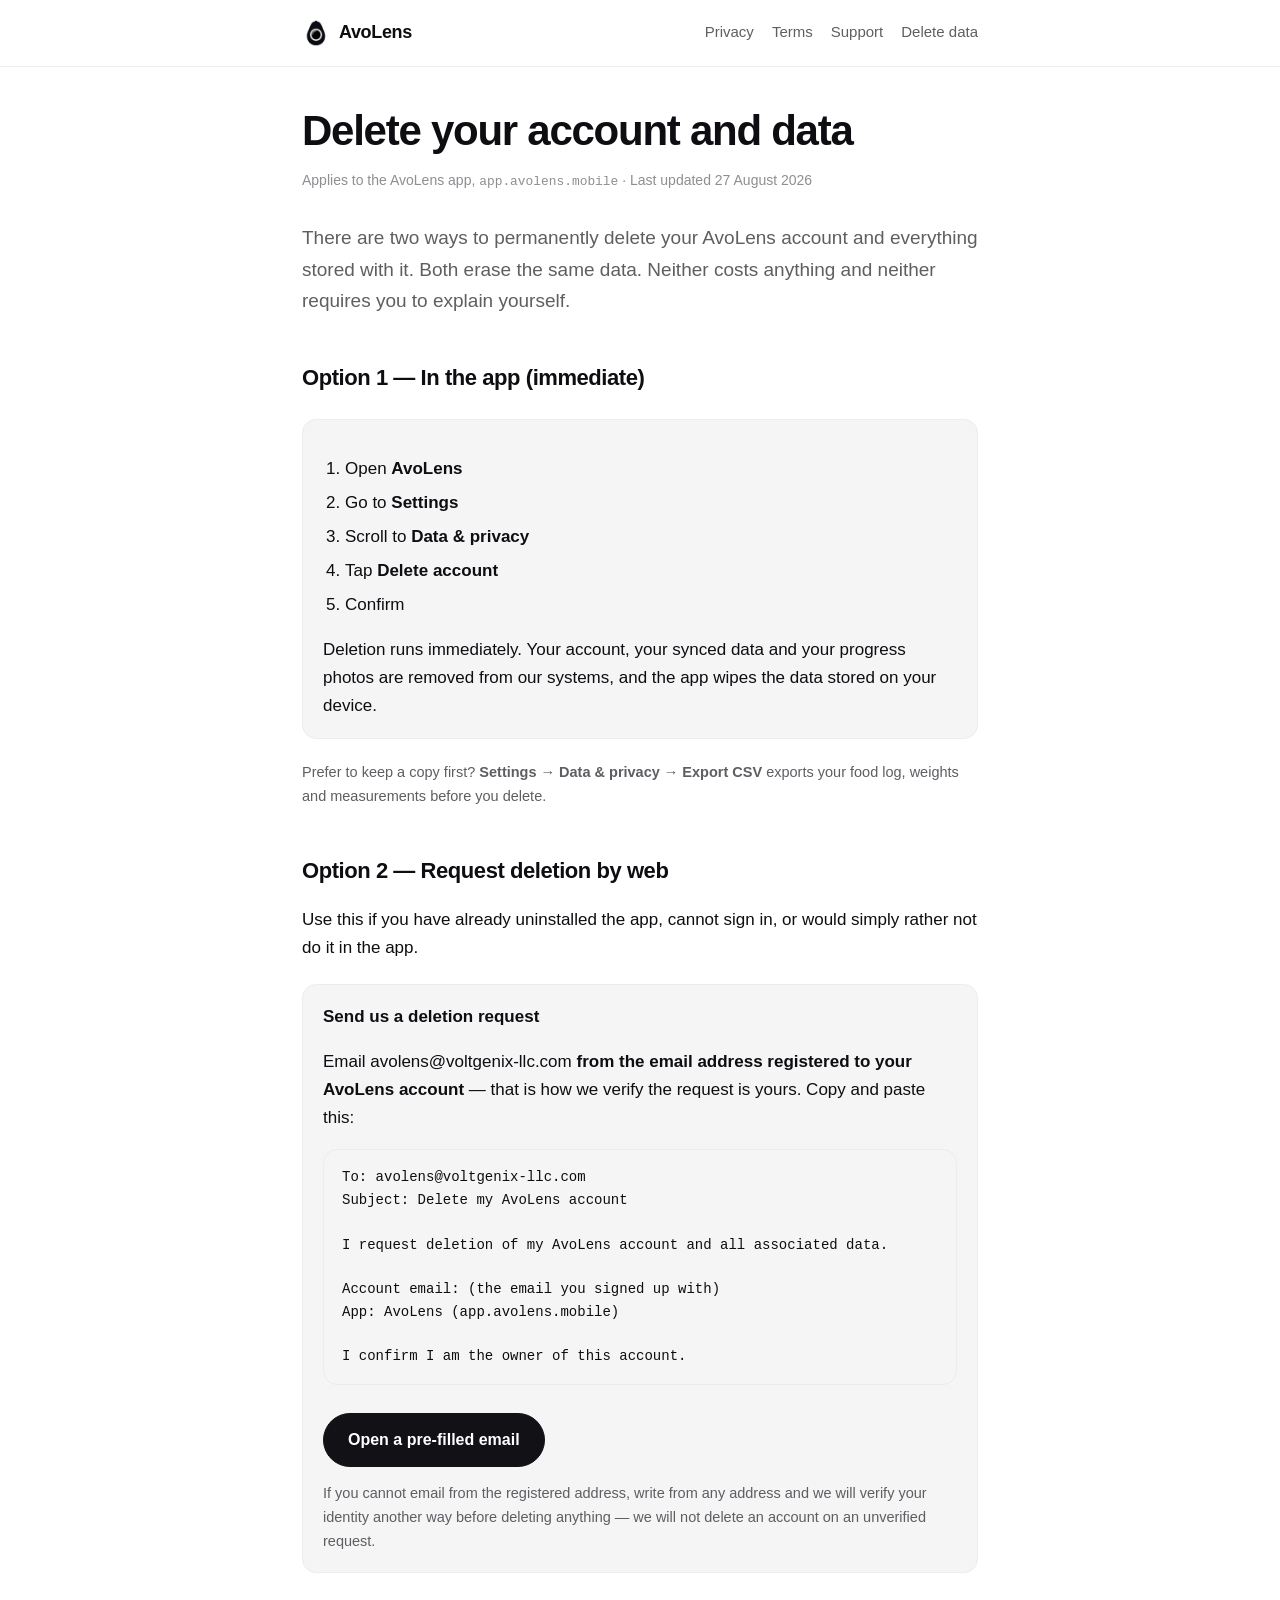
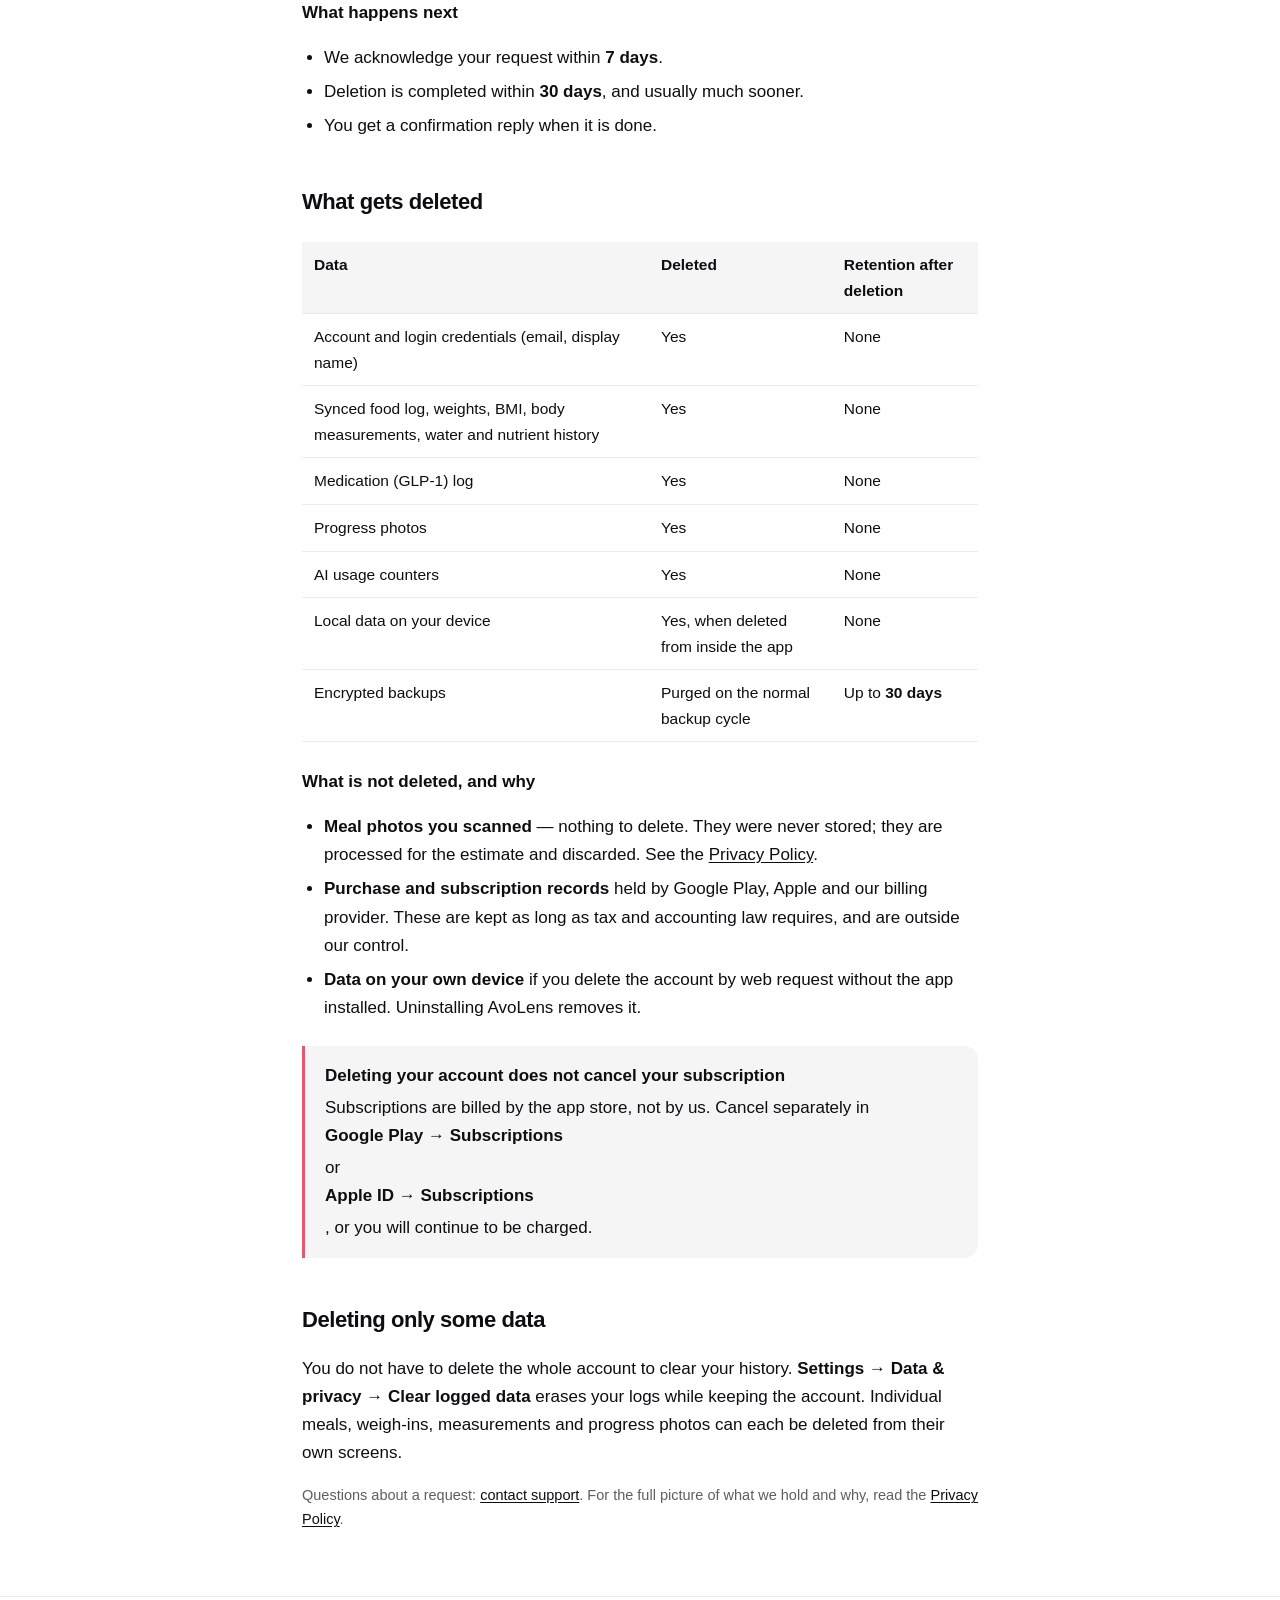
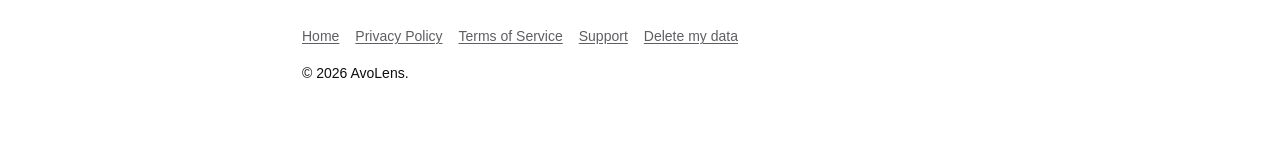
==== commit 7a16b93e: "update site copy and legal docs with newest app capabilities" ====
--- a/delete-account/index.html
+++ b/delete-account/index.html
@@ -56,7 +56,7 @@
 <main class="wrap">
 
 <h1>Delete your account and data</h1>
-<p class="meta">Applies to the AvoLens app, <code>app.avolens.mobile</code> · Last updated 20 August 2026</p>
+<p class="meta">Applies to the AvoLens app, <code>app.avolens.mobile</code> · Last updated 27 August 2026</p>
 
 <p class="lede">There are two ways to permanently delete your AvoLens account and everything
 stored with it. Both erase the same data. Neither costs anything and neither requires you to
